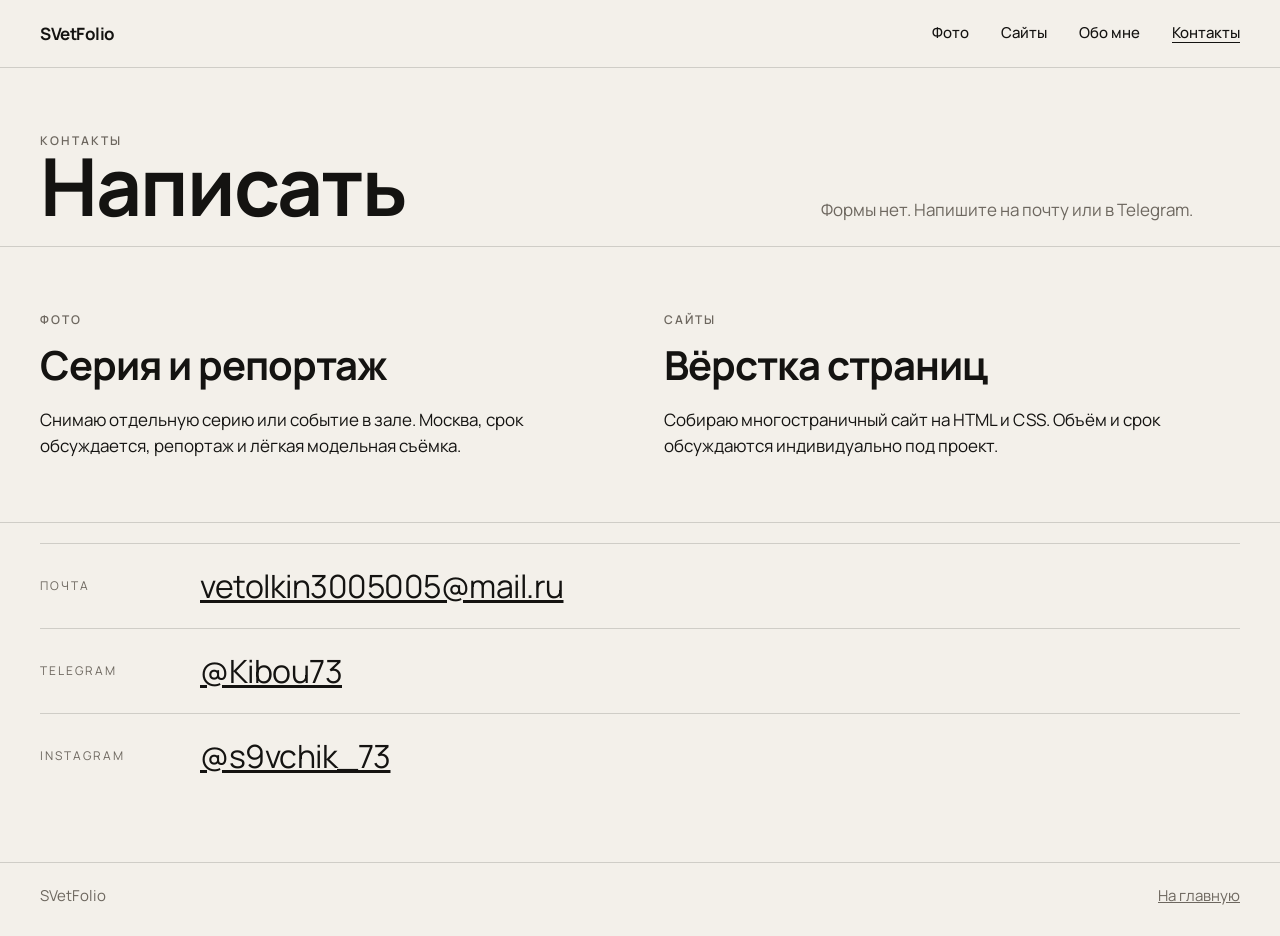
==== contact.html @ d46ab94f "Add the SVetFolio portfolio so it can be published from the repository root." ====
<!DOCTYPE html>
<html lang="ru">
<head>
  <meta charset="UTF-8">
  <meta name="viewport" content="width=device-width, initial-scale=1">
  <title>Контакты — SVetFolio</title>
  <link rel="preconnect" href="https://fonts.googleapis.com">
  <link rel="preconnect" href="https://fonts.gstatic.com" crossorigin>
  <link href="https://fonts.googleapis.com/css2?family=Fraunces:ital,opsz,wght@0,9..144,500;1,9..144,500&family=Manrope:wght@400;500;600;700&display=swap" rel="stylesheet">
  <link rel="stylesheet" href="style.css">
  <script src="script.js" defer></script>
</head>
<body class="page">
  <a class="skip" href="#main">К содержанию</a>
  <header class="header">
    <a class="header__logo" href="index.html">SVetFolio</a>
    <button class="header__toggle" type="button" aria-expanded="false" aria-controls="site-nav">
      <span class="header__toggle-text header__toggle-text--closed">Меню</span>
      <span class="header__toggle-text header__toggle-text--open">Закрыть</span>
    </button>
    <nav class="header__nav" id="site-nav" aria-label="Разделы">
      <a class="header__link" href="photo.html">Фото</a>
      <a class="header__link" href="web.html">Сайты</a>
      <a class="header__link" href="about.html">Обо мне</a>
      <a class="header__link header__link--current" href="contact.html" aria-current="page">Контакты</a>
    </nav>
  </header>

  <main id="main">
    <header class="page-head">
      <p class="label">Контакты</p>
      <div class="page-head__layout">
        <h1 class="page-head__title">Написать</h1>
        <p class="page-head__text">Формы нет. Напишите на почту или в Telegram.</p>
      </div>
    </header>

    <section class="orders" aria-label="Какие заказы беру">
      <article>
        <p class="label">Фото</p>
        <h2 class="orders__title">Серия и репортаж</h2>
        <p class="orders__text">Снимаю отдельную серию или событие в зале. Москва, срок обсуждается, репортаж и лёгкая модельная съёмка.</p>
      </article>
      <article>
        <p class="label">Сайты</p>
        <h2 class="orders__title">Вёрстка страниц</h2>
        <p class="orders__text">Собираю многостраничный сайт на HTML и CSS. Объём и срок обсуждаются индивидуально под проект.</p>
      </article>
    </section>

    <section class="contacts">
      <ul class="contacts__list">
        <li class="contacts__item">
          <span class="contacts__row"><small class="contacts__name">Почта</small><a href="mailto:vetolkin3005005@mail.ru">vetolkin3005005@mail.ru</a></span>
        </li>
        <li class="contacts__item">
          <span class="contacts__row"><small class="contacts__name">Telegram</small><a href="https://t.me/Kibou73" target="_blank" rel="noopener">@Kibou73</a></span>
        </li>
        <li class="contacts__item">
          <span class="contacts__row"><small class="contacts__name">Instagram</small><a href="https://instagram.com/s9vchik_73" target="_blank" rel="noopener">@s9vchik_73</a></span>
        </li>
      </ul>
    </section>
  </main>

  <footer class="footer">
    <p>SVetFolio</p>
    <a href="index.html">На главную</a>
  </footer>
</body>
</html>
---- style.css ----
:root {
  --sans: "Manrope", "Segoe UI", sans-serif;
  --display: "Fraunces", "Times New Roman", serif;
  --ink: #141311;
  --muted: #6d675f;
  --paper: #f3f0ea;
  --paper-2: #e6e0d6;
  --line: rgba(20, 19, 17, 0.16);
  --accent: #e25b2a;
  --night: #0c0c0c;
  --bone: #f4f1eb;
  --pad: 40px;
}

*,
*::before,
*::after {
  box-sizing: border-box;
}

html {
  scroll-behavior: smooth;
}

body {
  margin: 0;
  background: var(--paper);
  color: var(--ink);
  font-family: var(--sans);
  font-size: 17px;
  line-height: 1.5;
}

.page--photo {
  background: var(--night);
  color: var(--bone);
}

img {
  max-width: 100%;
  height: auto;
}

a {
  color: inherit;
}

button,
a {
  -webkit-tap-highlight-color: transparent;
}

button {
  font: inherit;
  color: inherit;
  background: none;
  border: 0;
  cursor: pointer;
}

h1,
h2,
h3,
p {
  margin: 0;
}

.skip {
  position: absolute;
  left: 16px;
  top: -64px;
  z-index: 50;
  padding: 8px 12px;
  background: var(--bone);
  color: var(--ink);
}

.skip:focus {
  top: 16px;
}

:focus-visible {
  outline: 2px solid var(--accent);
  outline-offset: 3px;
}

.header {
  position: sticky;
  top: 0;
  z-index: 30;
  display: flex;
  align-items: center;
  justify-content: space-between;
  gap: 16px;
  min-height: 68px;
  padding: 14px var(--pad);
  background: var(--paper);
  border-bottom: 1px solid var(--line);
}

.page--photo .header,
.page--photo .footer {
  background: var(--night);
  color: var(--bone);
  border-color: rgba(244, 241, 235, 0.16);
}

.header__logo {
  position: relative;
  z-index: 26;
  font-weight: 700;
  letter-spacing: -0.5px;
  text-decoration: none;
}

.header__nav {
  display: flex;
  gap: 32px;
}

.header__link {
  text-decoration: none;
  font-size: 15px;
  font-weight: 500;
}

.header__link--current {
  text-decoration: underline;
  text-underline-offset: 4px;
}

.header__toggle {
  position: relative;
  z-index: 26;
  display: none;
  align-items: center;
  min-height: 40px;
  padding: 0 2px;
  font-weight: 600;
}

.header__toggle-text--open {
  display: none;
}

.header__toggle[aria-expanded="true"] .header__toggle-text--closed {
  display: none;
}

.header__toggle[aria-expanded="true"] .header__toggle-text--open {
  display: inline;
}

.footer {
  display: flex;
  justify-content: space-between;
  gap: 16px;
  padding: 22px var(--pad) 28px;
  border-top: 1px solid var(--line);
  color: var(--muted);
  font-size: 15px;
}

.page--photo .footer {
  color: rgba(244, 241, 235, 0.62);
}

.label,
.intro__label {
  font-size: 12px;
  font-weight: 600;
  letter-spacing: 2px;
  text-transform: uppercase;
  color: var(--muted);
}

.page--photo .label,
.page--photo .intro__label {
  color: rgba(244, 241, 235, 0.62);
}

.intro {
  padding: 72px var(--pad) 48px;
}

.intro__label {
  margin-bottom: 22px;
}

.intro__layout,
.page-head__layout,
.who__layout,
.bio {
  display: grid;
  grid-template-columns: minmax(0, 1.4fr) minmax(220px, 0.8fr);
  gap: 24px 48px;
  align-items: end;
}

.intro__title,
.page-head__title,
.bio__title,
.case__title {
  font-weight: 700;
  letter-spacing: -2px;
  line-height: 0.9;
}

.intro__title {
  font-size: 92px;
  animation: rise 0.8s ease both;
}

.intro__title em,
.page-head__title em,
.bio__title em {
  font-family: var(--display);
  font-style: italic;
  font-weight: 500;
  letter-spacing: 0;
  color: var(--accent);
}

.intro__text {
  max-width: 352px;
  padding-bottom: 6px;
  color: var(--muted);
}

.doors {
  display: grid;
  grid-template-columns: 1fr 1fr;
  border-top: 1px solid var(--line);
}

.door {
  color: inherit;
  text-decoration: none;
  cursor: pointer;
}

.door:hover .door__link,
.door:focus-visible .door__link {
  color: var(--accent);
}

.door--photo,
.door--web {
  position: relative;
  display: flex;
  align-items: flex-end;
  min-height: 520px;
  overflow: hidden;
  color: var(--bone);
  background: var(--night);
}

.door--photo .cycle,
.door--web .cycle {
  position: absolute;
  inset: 0;
  max-width: none;
  height: auto;
  margin: 0;
}

.cycle::after {
  content: "";
  position: absolute;
  inset: 0;
  z-index: 2;
  background: rgba(8, 8, 8, 0);
  pointer-events: none;
  transition: background 0.35s ease;
}

.door:hover .cycle::after,
.door:focus-visible .cycle::after {
  background: rgba(8, 8, 8, 0.18);
}

.door__copy {
  position: relative;
  z-index: 2;
  width: 100%;
  padding: 24px var(--pad) 28px;
  background: rgba(8, 8, 8, 0.92);
}

.door--photo .label,
.door--web .label {
  color: rgba(244, 241, 235, 0.72);
}

.door--web {
  border-left: 1px solid rgba(244, 241, 235, 0.16);
}

.door__title {
  margin: 8px 0 10px;
  font-size: 52px;
  font-weight: 700;
  letter-spacing: -2px;
  line-height: 0.92;
}

.door--photo .door__title,
.door--web .door__title {
  font-family: var(--display);
  font-size: 64px;
  font-weight: 500;
}

.door__text {
  max-width: 416px;
}

.door__link {
  position: relative;
  z-index: 3;
  display: inline-block;
  margin-top: 18px;
  font-weight: 600;
  text-decoration: underline;
  text-underline-offset: 4px;
}

.cycle {
  position: relative;
  overflow: hidden;
  background: #181715;
}

.cycle__frame {
  position: absolute;
  inset: 0;
  margin: 0;
  opacity: 0;
  transform: translateY(12px) scale(1.04);
  transition: opacity 0.8s ease, transform 1.1s ease;
}

.cycle__frame--current {
  z-index: 1;
  opacity: 1;
  transform: none;
}

.cycle__photo {
  width: 100%;
  height: 100%;
  object-fit: cover;
  object-position: top;
}

.cycle__photo--center {
  object-position: center;
}

.cycle__label {
  position: absolute;
  top: 14px;
  left: 14px;
  z-index: 1;
  margin: 0;
  padding: 4px 8px;
  background: rgba(8, 8, 8, 0.72);
  color: var(--bone);
  font-size: 12px;
  letter-spacing: 1px;
  text-transform: uppercase;
}

.who,
.page-head,
.bio,
.orders,
.contacts {
  padding: 64px var(--pad);
}

.who {
  border-top: 1px solid var(--line);
}

.who__line {
  font-family: var(--display);
  font-size: 36px;
  font-weight: 500;
  line-height: 1.15;
  letter-spacing: -0.5px;
}

.who__side {
  align-self: end;
  color: var(--muted);
}

.who__side a,
.case__body a {
  font-weight: 600;
}

.who__icons {
  display: flex;
  gap: 12px;
}

.who__icons a {
  display: flex;
  align-items: center;
  justify-content: center;
  width: 44px;
  height: 44px;
  color: var(--ink);
  border: 1px solid var(--line);
  border-radius: 50%;
}

.who__icons svg {
  width: 20px;
  height: 20px;
}

.who__icons a:hover,
.who__icons a:focus-visible {
  color: var(--accent);
  border-color: var(--accent);
}

.page-head {
  padding-bottom: 24px;
}

.page-head__title,
.bio__title {
  font-size: 80px;
}

.page--photo .page-head__title {
  font-family: var(--display);
  font-weight: 500;
  letter-spacing: -1px;
}

.page-head__text,
.bio__body p,
.case__lead,
.orders__text {
  max-width: 608px;
}

.page-head__text,
.page-head__aside {
  align-self: end;
  color: var(--muted);
}

.page--photo .page-head__text,
.page--photo .page-head__aside {
  color: rgba(244, 241, 235, 0.72);
}

.page-head__aside p + p {
  margin-top: 12px;
}

.series {
  display: grid;
  grid-template-columns: repeat(3, 1fr);
  border-top: 1px solid rgba(244, 241, 235, 0.16);
  border-bottom: 1px solid rgba(244, 241, 235, 0.16);
}

.series__card {
  display: flex;
  flex-direction: column;
  gap: 6px;
  padding: 18px var(--pad) 22px;
  text-decoration: none;
}

.series__card + .series__card {
  border-left: 1px solid rgba(244, 241, 235, 0.16);
}

.series__cover {
  width: 100%;
  height: 280px;
  margin-bottom: 8px;
  object-fit: cover;
}

.series__cover--center {
  object-position: center;
}

.series__meta {
  color: rgba(244, 241, 235, 0.5);
  font-size: 13px;
  letter-spacing: 2px;
}

.series__title {
  font-family: var(--display);
  font-size: 28px;
  font-weight: 500;
}

.gallery {
  column-count: 2;
  column-gap: 8px;
  padding: 0 var(--pad) 64px;
}

.gallery__item {
  position: relative;
  break-inside: avoid;
  margin: 0 0 8px;
}

.gallery__photo {
  display: block;
  width: 100%;
  height: auto;
  cursor: zoom-in;
}

.gallery__caption {
  position: absolute;
  left: 8px;
  bottom: 8px;
  margin: 0;
  padding: 2px 6px;
  background: rgba(8, 8, 8, 0.62);
  color: var(--bone);
  font-size: 11px;
  letter-spacing: 0.4px;
}

.case {
  display: grid;
  grid-template-columns: minmax(0, 0.9fr) minmax(0, 1.2fr);
  gap: 24px 48px;
  align-items: start;
  padding: 56px var(--pad);
  border-top: 1px solid var(--line);
}

.case--flip,
.case--last {
  background: var(--paper-2);
}

.case__title {
  margin: 6px 0 12px;
  font-size: 64px;
}

.case__facts {
  display: grid;
  gap: 14px;
  margin: 20px 0;
}

.case__facts > div {
  display: grid;
  grid-template-columns: 120px 1fr;
  gap: 12px;
}

.case__facts dt {
  color: var(--muted);
  font-size: 13px;
  letter-spacing: 1px;
  text-transform: uppercase;
}

.case--flip .case__media {
  order: -1;
}

.case__media {
  margin: 0;
}

.case__shot {
  margin: 0;
}

.case__view {
  position: relative;
  overflow: hidden;
}

.case__track {
  display: flex;
  align-items: flex-start;
  transition: transform 0.45s ease;
}

.case__photo {
  display: block;
  width: 100%;
  min-width: 100%;
  height: auto;
  aspect-ratio: 1440 / 900;
  object-fit: cover;
  object-position: top;
  cursor: zoom-in;
}

.case__arrow {
  position: absolute;
  top: 50%;
  z-index: 1;
  display: inline-flex;
  align-items: center;
  justify-content: center;
  width: 40px;
  height: 40px;
  padding: 0;
  border-radius: 50%;
  background: rgba(12, 12, 12, 0.72);
  color: var(--bone);
  transform: translateY(-50%);
}

.case__arrow[hidden],
.case__dots[hidden] {
  display: none;
}

.case__arrow--prev {
  left: 12px;
}

.case__arrow--next {
  right: 12px;
}

.case__arrow svg {
  display: block;
  width: 22px;
  height: 22px;
}

.case__dots {
  display: flex;
  justify-content: center;
  gap: 4px;
  margin-top: 12px;
}

.case__dot {
  width: 8px;
  height: 8px;
  padding: 10px;
  box-sizing: content-box;
  border-radius: 50%;
  background: rgba(12, 12, 12, 0.28);
  background-clip: content-box;
}

.case__dot--current {
  background: #e25b2a;
  background-clip: content-box;
}

.case__links {
  display: flex;
  flex-wrap: wrap;
  gap: 8px 16px;
  margin-top: 16px;
}

.case__links a {
  text-decoration: underline;
  text-underline-offset: 4px;
}

.case__caption {
  margin-top: 8px;
  color: var(--muted);
  font-size: 14px;
}

.bio__body p + p,
.orders__text + .orders__text {
  margin-top: 14px;
}

.orders {
  display: grid;
  grid-template-columns: 1fr 1fr;
  gap: 32px 48px;
  border-top: 1px solid var(--line);
}

.orders__title {
  margin: 6px 0 12px;
  font-size: 40px;
  letter-spacing: -1px;
}

.contacts {
  padding-top: 20px;
  border-top: 1px solid var(--line);
}

.contacts__list {
  margin: 0;
  padding: 0;
  list-style: none;
}

.contacts__item {
  border-top: 1px solid var(--line);
}

.contacts__row {
  display: grid;
  grid-template-columns: 144px 1fr;
  gap: 16px;
  padding: 18px 0;
  font-size: 32px;
  letter-spacing: -0.5px;
}

.contacts__name {
  align-self: center;
  font-size: 12px;
  letter-spacing: 2px;
  text-transform: uppercase;
  color: var(--muted);
}

.js .reveal {
  opacity: 0;
  transform: translateY(18px);
  transition: opacity 0.7s ease, transform 0.7s ease;
}

.js .reveal--in {
  opacity: 1;
  transform: none;
}

.door--web.reveal {
  transition-delay: 0.12s;
}

@keyframes rise {
  from {
    opacity: 0;
    transform: translateY(12px);
  }
  to {
    opacity: 1;
    transform: none;
  }
}

.to-top {
  position: fixed;
  right: 18px;
  bottom: 18px;
  z-index: 35;
  display: inline-flex;
  align-items: center;
  justify-content: center;
  width: 44px;
  height: 44px;
  padding: 0;
  background: var(--ink);
  color: var(--bone);
}

.page--photo .to-top {
  background: var(--bone);
  color: var(--ink);
}

.to-top[hidden] {
  display: none;
}

.to-top svg,
.lightbox__close svg,
.lightbox__prev svg,
.lightbox__next svg {
  display: block;
  width: 22px;
  height: 22px;
}

.lightbox__close,
.lightbox__prev,
.lightbox__next {
  display: inline-flex;
  align-items: center;
  justify-content: center;
  width: 44px;
  height: 44px;
  padding: 0;
  border: 1px solid rgba(244, 241, 235, 0.35);
}

.lightbox[open] {
  display: flex;
  flex-direction: column;
  width: 100vw;
  height: 100vh;
  max-width: 100vw;
  max-height: 100vh;
  margin: 0;
  padding: 0;
  border: 0;
  background: #0c0c0c;
  color: var(--bone);
}

.lightbox::backdrop {
  background: rgba(0, 0, 0, 0.78);
}

.lightbox__bar,
.lightbox__stage {
  display: flex;
  align-items: center;
}

.lightbox__bar {
  justify-content: space-between;
  gap: 16px;
  padding: 14px 16px;
}

.lightbox__count {
  font-size: 13px;
  letter-spacing: 2px;
  text-transform: uppercase;
}

.lightbox__stage {
  flex: 1;
  justify-content: center;
  gap: 10px;
  min-height: 0;
  padding: 0 12px 20px;
}

.lightbox__photo {
  width: auto;
  height: auto;
  max-width: calc(100vw - 128px);
  max-height: calc(100vh - 104px);
  object-fit: contain;
  cursor: default;
}

.lightbox--page .lightbox__stage {
  align-items: stretch;
}

.lightbox--page .lightbox__prev,
.lightbox--page .lightbox__next {
  align-self: center;
  flex: none;
}

.lightbox--page .lightbox__scroll {
  flex: 1;
  min-width: 0;
  min-height: 0;
  overflow: auto;
}

.lightbox--page .lightbox__photo {
  display: block;
  width: min(880px, 100%);
  max-width: min(880px, 100%);
  max-height: none;
  height: auto;
  margin: 0 auto;
  object-fit: fill;
}

@media (min-width: 1100px) {
  .gallery {
    column-count: 3;
  }
}

@media (max-width: 900px) {
  :root {
    --pad: 20px;
  }

  .intro__title {
    font-size: 48px;
  }

  .page-head__title,
  .bio__title,
  .case__title {
    font-size: 40px;
  }

  .door__title,
  .door--photo .door__title,
  .door--web .door__title {
    font-size: 40px;
  }

  .intro__layout,
  .page-head__layout,
  .who__layout,
  .bio,
  .doors,
  .case,
  .orders,
  .series,
  .case__facts > div,
  .contacts__row {
    grid-template-columns: 1fr;
  }

  .door--photo,
  .door--web {
    min-height: 440px;
  }

  .door--web {
    border-left: 0;
    border-top: 1px solid rgba(244, 241, 235, 0.16);
  }

  .series__card + .series__card {
    border-left: 0;
    border-top: 1px solid rgba(244, 241, 235, 0.16);
  }

  .case--flip .case__media {
    order: 0;
  }

  .gallery {
    column-count: 2;
  }
}

@media (max-width: 720px) {
  .header__toggle {
    display: inline-flex;
  }

  .header__nav {
    position: fixed;
    inset: 0;
    z-index: 25;
    display: none;
    flex-direction: column;
    justify-content: center;
    gap: 18px;
    padding: 96px var(--pad);
    background: var(--paper);
  }

  .page--photo .header__nav {
    background: var(--night);
  }

  .header__nav--open {
    display: flex;
  }

  .header__link {
    font-size: 32px;
  }

  .page--nav-open {
    overflow: hidden;
  }

  .gallery {
    column-count: 1;
  }

  .lightbox__photo {
    max-width: calc(100vw - 120px);
  }
}

@media (prefers-reduced-motion: reduce) {
  html {
    scroll-behavior: auto;
  }

  .intro__title,
  .js .reveal {
    animation: none;
    transition: none;
    opacity: 1;
    transform: none;
  }

  .cycle__frame,
  .cycle::after,
  .case__track {
    transition: none;
  }
}

@media (max-width: 500px) {
  .case__dots,
  .case__arrow {
    display: none;
  }

  .lightbox--page .lightbox__photo {
    width: 100%;
    max-width: 100%;
  }
}
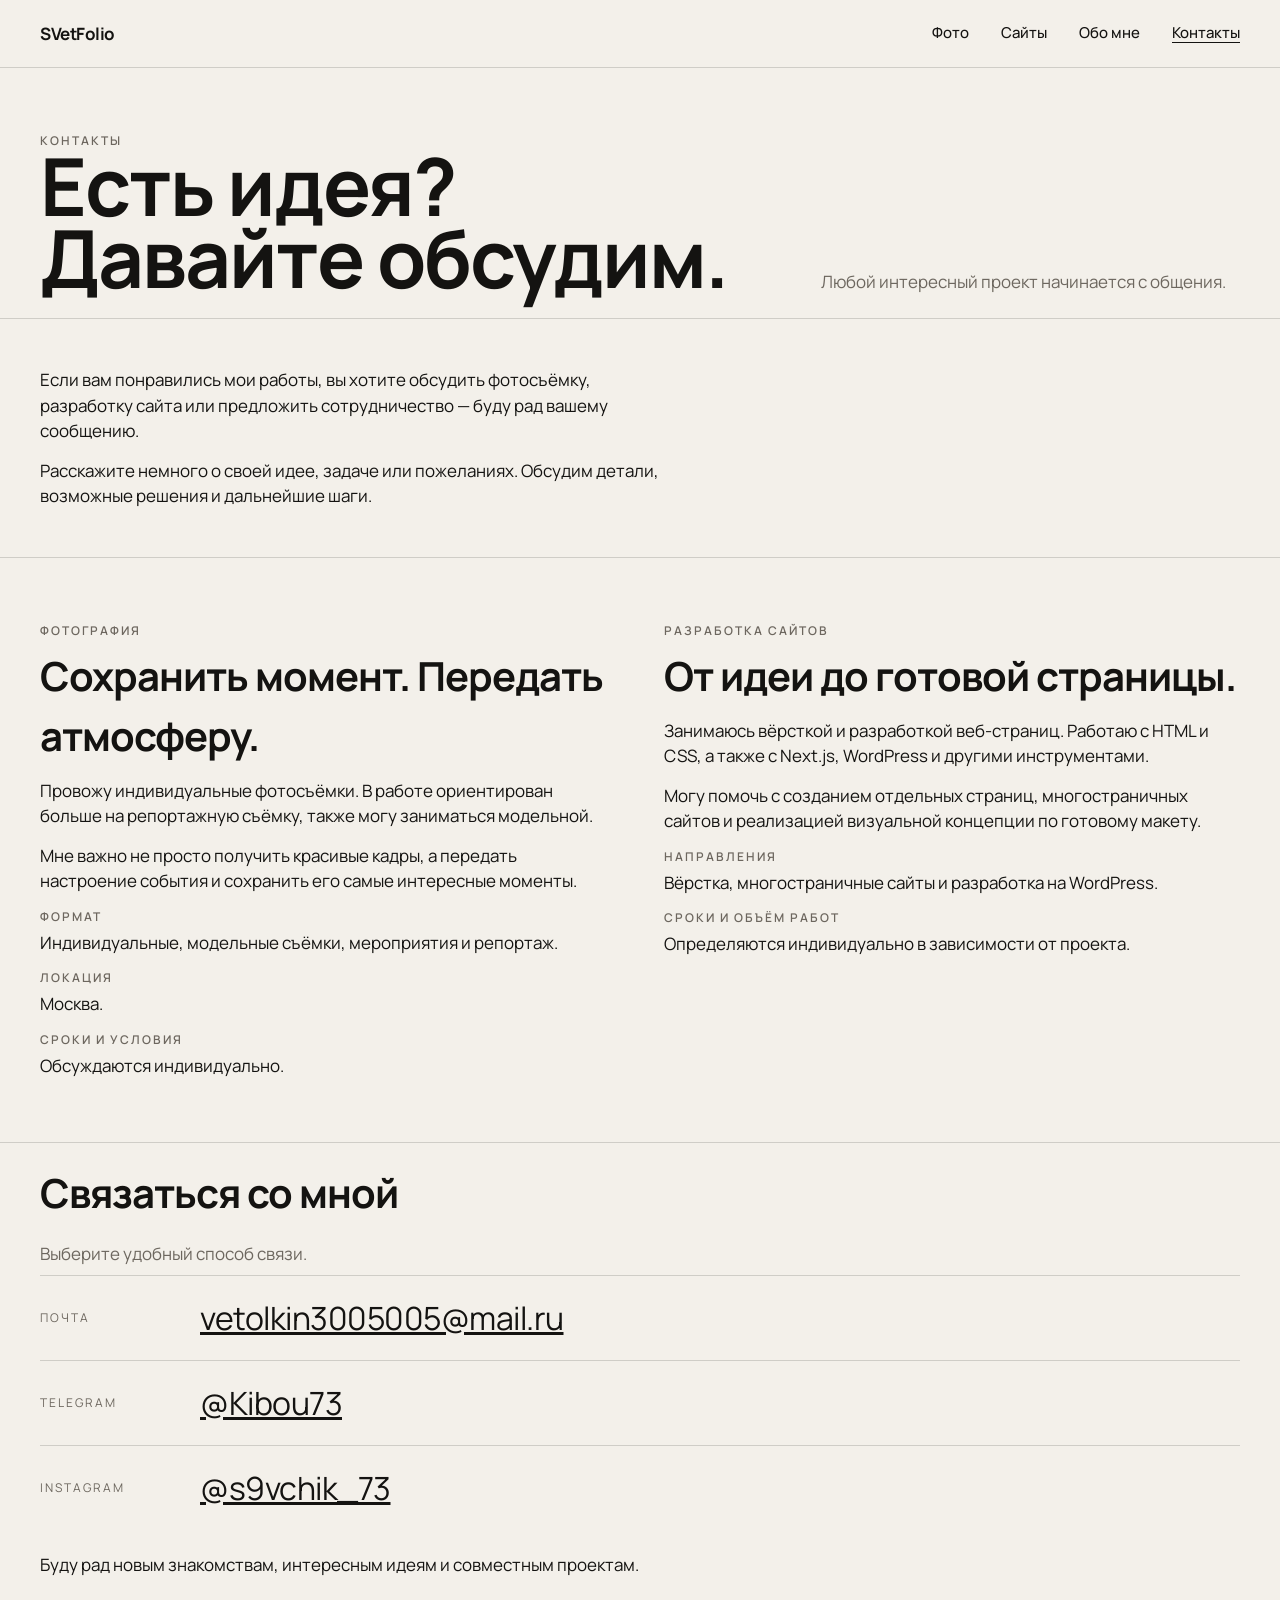
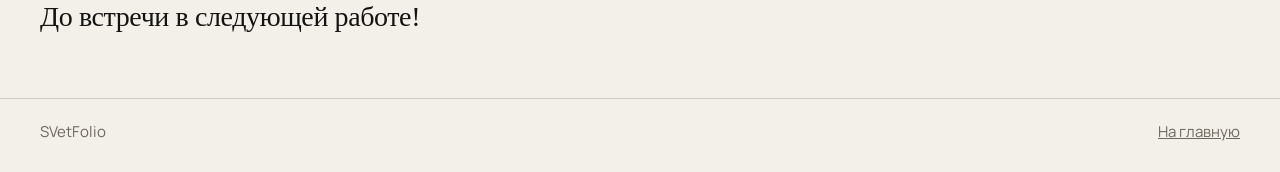
==== commit 6136c367: "Rewrite the about and contact pages with the author's own text." ====
--- a/contact.html
+++ b/contact.html
@@ -30,25 +30,39 @@
     <header class="page-head">
       <p class="label">Контакты</p>
       <div class="page-head__layout">
-        <h1 class="page-head__title">Написать</h1>
-        <p class="page-head__text">Формы нет. Напишите на почту или в Telegram.</p>
+        <h1 class="page-head__title">Есть идея? Давайте обсудим.</h1>
+        <p class="page-head__text">Любой интересный проект начинается с общения.</p>
       </div>
     </header>
 
-    <section class="orders" aria-label="Какие заказы беру">
+    <section class="prose">
+      <p>Если вам понравились мои работы, вы хотите обсудить фотосъёмку, разработку сайта или предложить сотрудничество — буду рад вашему сообщению.</p>
+      <p>Расскажите немного о своей идее, задаче или пожеланиях. Обсудим детали, возможные решения и дальнейшие шаги.</p>
+    </section>
+
+    <section class="orders" aria-label="Фотография и разработка сайтов">
       <article>
-        <p class="label">Фото</p>
-        <h2 class="orders__title">Серия и репортаж</h2>
-        <p class="orders__text">Снимаю отдельную серию или событие в зале. Москва, срок обсуждается, репортаж и лёгкая модельная съёмка.</p>
+        <p class="label">Фотография</p>
+        <h2 class="orders__title">Сохранить момент. Передать атмосферу.</h2>
+        <p class="orders__text">Провожу индивидуальные фотосъёмки. В работе ориентирован больше на репортажную съёмку, также могу заниматься модельной.</p>
+        <p class="orders__text">Мне важно не просто получить красивые кадры, а передать настроение события и сохранить его самые интересные моменты.</p>
+        <p class="orders__meta"><span>Формат</span> Индивидуальные, модельные съёмки, мероприятия и репортаж.</p>
+        <p class="orders__meta"><span>Локация</span> Москва.</p>
+        <p class="orders__meta"><span>Сроки и условия</span> Обсуждаются индивидуально.</p>
       </article>
       <article>
-        <p class="label">Сайты</p>
-        <h2 class="orders__title">Вёрстка страниц</h2>
-        <p class="orders__text">Собираю многостраничный сайт на HTML и CSS. Объём и срок обсуждаются индивидуально под проект.</p>
+        <p class="label">Разработка сайтов</p>
+        <h2 class="orders__title">От идеи до готовой страницы.</h2>
+        <p class="orders__text">Занимаюсь вёрсткой и разработкой веб-страниц. Работаю с HTML и CSS, а также с Next.js, WordPress и другими инструментами.</p>
+        <p class="orders__text">Могу помочь с созданием отдельных страниц, многостраничных сайтов и реализацией визуальной концепции по готовому макету.</p>
+        <p class="orders__meta"><span>Направления</span> Вёрстка, многостраничные сайты и разработка на WordPress.</p>
+        <p class="orders__meta"><span>Сроки и объём работ</span> Определяются индивидуально в зависимости от проекта.</p>
       </article>
     </section>
 
     <section class="contacts">
+      <h2 class="contacts__title">Связаться со мной</h2>
+      <p class="contacts__lead">Выберите удобный способ связи.</p>
       <ul class="contacts__list">
         <li class="contacts__item">
           <span class="contacts__row"><small class="contacts__name">Почта</small><a href="mailto:vetolkin3005005@mail.ru">vetolkin3005005@mail.ru</a></span>
@@ -60,6 +74,8 @@
           <span class="contacts__row"><small class="contacts__name">Instagram</small><a href="https://instagram.com/s9vchik_73" target="_blank" rel="noopener">@s9vchik_73</a></span>
         </li>
       </ul>
+      <p class="contacts__note">Буду рад новым знакомствам, интересным идеям и совместным проектам.</p>
+      <p class="contacts__close">До встречи в следующей работе!</p>
     </section>
   </main>
 
--- a/style.css
+++ b/style.css
@@ -735,6 +735,80 @@
   color: var(--muted);
 }
 
+.prose,
+.facts,
+.approach {
+  padding: 48px var(--pad);
+  border-top: 1px solid var(--line);
+}
+
+.prose p,
+.approach p,
+.contacts__lead,
+.contacts__note {
+  max-width: 640px;
+}
+
+.prose p + p,
+.approach p + p {
+  margin-top: 14px;
+}
+
+.facts__title,
+.approach__title,
+.contacts__title {
+  margin-bottom: 18px;
+  font-size: 40px;
+  letter-spacing: -1px;
+}
+
+.facts__list {
+  max-width: 640px;
+  margin: 0;
+  padding: 0;
+  list-style: none;
+}
+
+.facts__list li {
+  padding: 14px 0;
+  border-top: 1px solid var(--line);
+}
+
+.approach__close,
+.contacts__close {
+  max-width: 640px;
+  margin-top: 22px;
+  font-family: var(--display);
+  font-size: 28px;
+  font-weight: 500;
+  line-height: 1.25;
+  letter-spacing: -0.4px;
+}
+
+.orders__meta {
+  max-width: 608px;
+  margin-top: 14px;
+}
+
+.orders__meta span {
+  display: block;
+  margin-bottom: 4px;
+  font-size: 12px;
+  font-weight: 600;
+  letter-spacing: 2px;
+  text-transform: uppercase;
+  color: var(--muted);
+}
+
+.contacts__lead {
+  margin-bottom: 8px;
+  color: var(--muted);
+}
+
+.contacts__note {
+  margin-top: 22px;
+}
+
 .js .reveal {
   opacity: 0;
   transform: translateY(18px);
